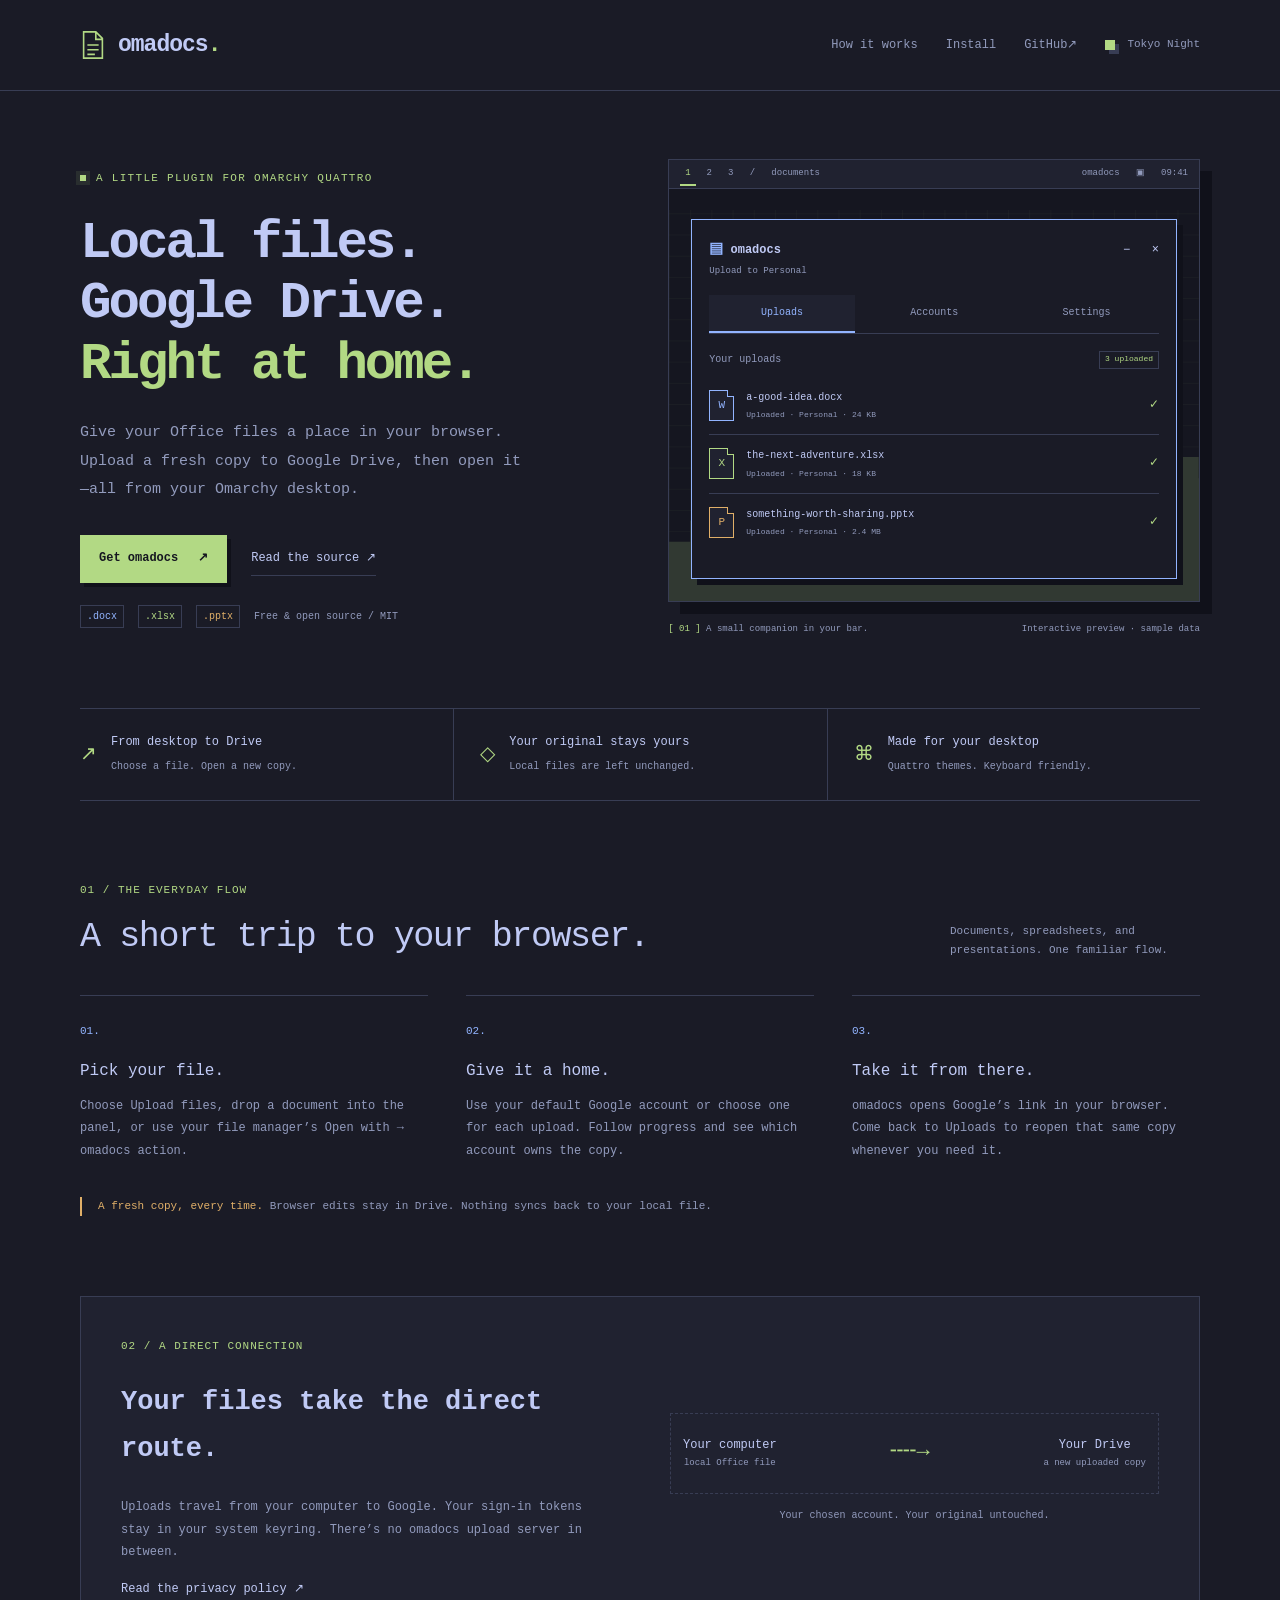
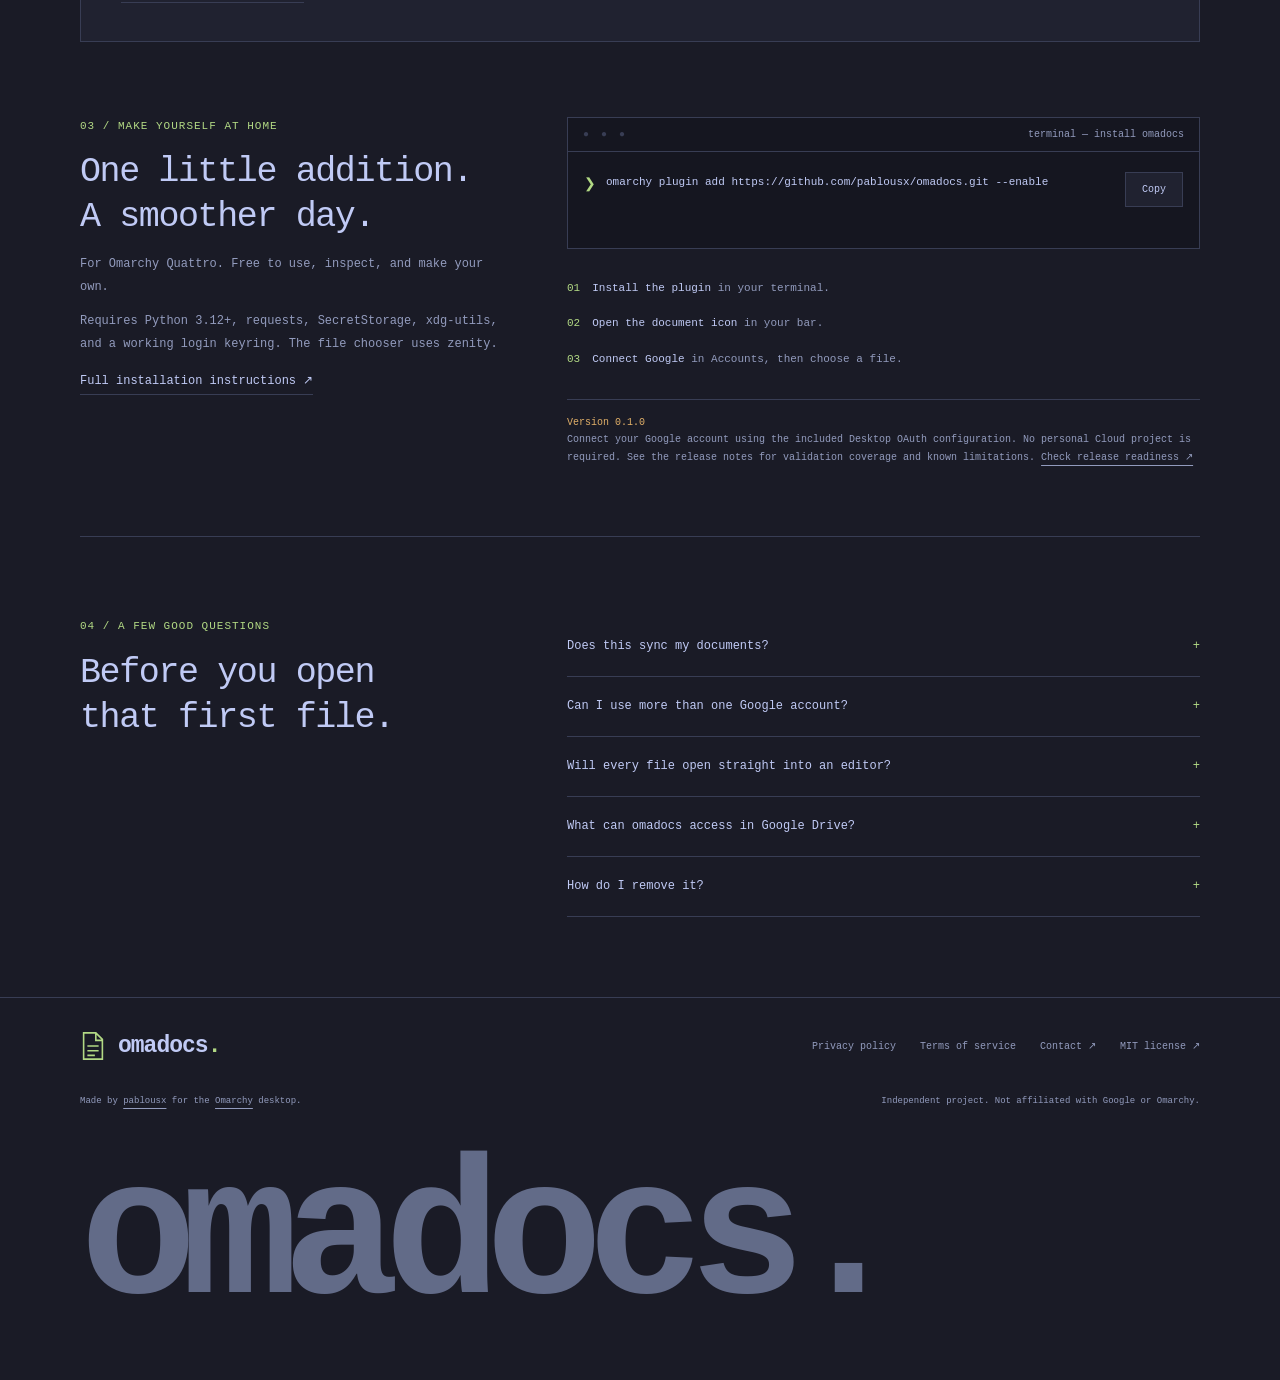
==== site/index.html @ a038daad "Release omadocs 0.1.0 with built-in Google sign-in and polished Quattro UI" ====
<!doctype html>
<html lang="en" data-theme="night">
  <head>
    <meta charset="utf-8" />
    <meta name="viewport" content="width=device-width, initial-scale=1" />
    <meta
      name="description"
      content="Upload a fresh copy of your Office files to Google Drive and open it from your Omarchy desktop. A small, open-source Quattro plugin."
    />
    <meta name="theme-color" content="#1a1b26" />
    <meta name="referrer" content="strict-origin-when-cross-origin" />
    <meta property="og:type" content="website" />
    <meta
      property="og:title"
      content="omadocs — Your Office files, at home in Omarchy"
    />
    <meta
      property="og:description"
      content="Upload a fresh copy of your Office files to Google Drive and open it from your Omarchy desktop. A small, open-source Quattro plugin."
    />
    <meta property="og:site_name" content="omadocs" />
    <title>omadocs — Your Office files, at home in Omarchy</title>
    <link rel="icon" href="assets/favicon.svg" type="image/svg+xml" />
    <link rel="stylesheet" href="assets/site.css" />
    <script src="assets/site.js" defer></script>
  </head>
  <body>
    <a class="skip-link" href="#main">Skip to content</a>
    <header class="site-header">
      <div class="container header-inner">
        <a class="brand" href="index.html" aria-label="omadocs home"
          ><svg viewBox="0 0 26 32" fill="none" aria-hidden="true">
            <path
              d="M3 2h13l7 7v21H3zM16 2v8h7M7 16h12M7 21h12M7 26h8"
              stroke="currentColor"
              stroke-width="1.7"
            /></svg
          ><span>omadocs<span class="accent">.</span></span></a
        >
        <nav class="site-nav" aria-label="Main navigation">
          <a class="desktop-link" href="index.html#how-it-works"
            >How it works</a
          >
          <a href="index.html#install">Install</a>
          <a href="https://github.com/pablousx/omadocs"
            >GitHub <span aria-hidden="true">↗</span></a
          >
          <button
            class="theme-button"
            type="button"
            data-theme-toggle
            hidden
            aria-label="Change color theme"
          >
            <span class="theme-swatch" aria-hidden="true"></span
            ><span data-theme-name>Tokyo Night</span>
          </button>
        </nav>
      </div>
    </header>
    <main id="main" tabindex="-1">
      <div class="container">
        <section class="hero" aria-labelledby="hero-title">
          <div class="hero-grid">
            <div>
              <div class="eyebrow">
                <span class="status-dot" aria-hidden="true"></span> A little
                plugin for Omarchy Quattro
              </div>
              <h1 id="hero-title">
                Local files.<br />Google Drive.<br /><span class="accent"
                  >Right at home.</span
                >
              </h1>
              <p class="hero-copy">
                Give your Office files a place in your browser. Upload a fresh
                copy to Google Drive, then open it—all from your Omarchy
                desktop.
              </p>
              <div class="hero-actions">
                <a class="button" href="#install"
                  >Get omadocs <span aria-hidden="true">↗</span></a
                ><a class="text-link" href="https://github.com/pablousx/omadocs"
                  >Read the source <span aria-hidden="true">↗</span></a
                >
              </div>
              <div class="compat">
                <span class="file-pill">.docx</span
                ><span class="file-pill sheet">.xlsx</span
                ><span class="file-pill slides">.pptx</span
                ><span>Free &amp; open source / MIT</span>
              </div>
            </div>
            <div class="preview">
              <div class="desktop">
                <div class="desktop-bar" aria-hidden="true">
                  <span
                    ><span class="workspace-number">1</span>&nbsp; 2 &nbsp; 3
                    &nbsp; / &nbsp; documents</span
                  ><span>omadocs &nbsp; ▣ &nbsp; 09:41</span>
                </div>
                <svg
                  class="wallpaper"
                  viewBox="0 0 500 450"
                  preserveAspectRatio="xMidYMid slice"
                  aria-hidden="true"
                >
                  <defs>
                    <pattern
                      id="grid"
                      width="20"
                      height="20"
                      patternUnits="userSpaceOnUse"
                    >
                      <path
                        d="M20 0H0v20"
                        fill="none"
                        stroke="currentColor"
                        stroke-width=".4"
                      />
                    </pattern>
                  </defs>
                  <rect width="500" height="450" fill="url(#grid)" />
                  <path
                    d="M0 330h20v-20h20v-20h20v-20h20v-20h20v-20h20v-20h20v-20h20v20h20v20h20v20h20v20h20v20h20v-20h20v-20h20v-20h20v-20h20v-20h20v-20h20v-20h20v20h20v20h20v20h20v20h20v20h20v20h20v20h20v20h40v130H0z"
                    fill="currentColor"
                  />
                </svg>
                <div class="app-window">
                  <div class="app-title">
                    <strong
                      ><span class="window-mark" aria-hidden="true">▤</span>
                      omadocs</strong
                    ><span aria-hidden="true">− &nbsp; ×</span>
                  </div>
                  <p class="account-line">Upload to Personal</p>
                  <div
                    class="demo-tabs"
                    role="tablist"
                    aria-label="Explore the plugin preview"
                  >
                    <button
                      id="tab-uploads"
                      type="button"
                      role="tab"
                      data-demo-tab
                      aria-selected="true"
                      aria-controls="demo-uploads"
                    >
                      Uploads
                    </button>
                    <button
                      id="tab-accounts"
                      type="button"
                      role="tab"
                      data-demo-tab
                      aria-selected="false"
                      aria-controls="demo-accounts"
                      tabindex="-1"
                    >
                      Accounts
                    </button>
                    <button
                      id="tab-settings"
                      type="button"
                      role="tab"
                      data-demo-tab
                      aria-selected="false"
                      aria-controls="demo-settings"
                      tabindex="-1"
                    >
                      Settings
                    </button>
                  </div>
                  <div
                    id="demo-uploads"
                    class="demo-panel"
                    role="tabpanel"
                    aria-labelledby="tab-uploads"
                    tabindex="0"
                  >
                    <div class="demo-heading">
                      <span>Your uploads</span
                      ><span class="tiny-label">3 uploaded</span>
                    </div>
                    <div class="demo-file">
                      <span class="document" aria-hidden="true">W</span>
                      <div class="file-detail">
                        <div class="file-name">a-good-idea.docx</div>
                        <div class="file-state">
                          Uploaded · Personal · 24 KB
                        </div>
                      </div>
                      <span class="file-check" aria-label="Complete">✓</span>
                    </div>
                    <div class="demo-file">
                      <span class="document green" aria-hidden="true">X</span>
                      <div class="file-detail">
                        <div class="file-name">the-next-adventure.xlsx</div>
                        <div class="file-state">
                          Uploaded · Personal · 18 KB
                        </div>
                      </div>
                      <span class="file-check" aria-label="Complete">✓</span>
                    </div>
                    <div class="demo-file">
                      <span class="document orange" aria-hidden="true">P</span>
                      <div class="file-detail">
                        <div class="file-name">
                          something-worth-sharing.pptx
                        </div>
                        <div class="file-state">
                          Uploaded · Personal · 2.4 MB
                        </div>
                      </div>
                      <span class="file-check" aria-label="Complete">✓</span>
                    </div>
                  </div>
                  <div
                    id="demo-accounts"
                    class="demo-panel"
                    role="tabpanel"
                    aria-labelledby="tab-accounts"
                    tabindex="0"
                    hidden
                  >
                    <div class="demo-heading">
                      <span>Your Google accounts</span
                      ><span class="tiny-label">2 connected</span>
                    </div>
                    <div class="demo-account">
                      <div>
                        <strong>Personal</strong><small>you@example.test</small>
                      </div>
                      <span class="tiny-label">Default</span>
                    </div>
                    <div class="demo-account">
                      <div>
                        <strong>Work</strong><small>work@example.test</small>
                      </div>
                      <span class="demo-state">Connected</span>
                    </div>
                    <p class="demo-footnote">
                      One desktop. The right home for each file.
                    </p>
                  </div>
                  <div
                    id="demo-settings"
                    class="demo-panel"
                    role="tabpanel"
                    aria-labelledby="tab-settings"
                    tabindex="0"
                    hidden
                  >
                    <div class="demo-heading"><span>Make it yours</span></div>
                    <div class="demo-setting">
                      <span>Ask which account to use</span
                      ><span class="demo-state">On</span>
                    </div>
                    <div class="demo-setting">
                      <span>File opening</span
                      ><span class="demo-state">Configured</span>
                    </div>
                    <div class="demo-setting">
                      <span>Custom Google setup</span
                      ><span aria-hidden="true">+</span>
                    </div>
                    <p class="demo-footnote">
                      Simple defaults. A little room to customize.
                    </p>
                  </div>
                </div>
              </div>
              <div class="preview-caption">
                <span
                  ><span class="caption-index">[ 01 ]</span> A small companion
                  in your bar.</span
                ><span>Interactive preview · sample data</span>
              </div>
              <noscript
                ><p class="noscript-note">
                  This preview shows Uploads. Enable JavaScript to explore the
                  other tabs.
                </p></noscript
              >
            </div>
          </div>
        </section>
        <div class="principles" aria-label="Product principles">
          <div class="principle">
            <span class="principle-symbol" aria-hidden="true">↗</span>
            <div>
              <strong>From desktop to Drive</strong
              ><small>Choose a file. Open a new copy.</small>
            </div>
          </div>
          <div class="principle">
            <span class="principle-symbol" aria-hidden="true">◇</span>
            <div>
              <strong>Your original stays yours</strong
              ><small>Local files are left unchanged.</small>
            </div>
          </div>
          <div class="principle">
            <span class="principle-symbol" aria-hidden="true">⌘</span>
            <div>
              <strong>Made for your desktop</strong
              ><small>Quattro themes. Keyboard friendly.</small>
            </div>
          </div>
        </div>
        <section class="section" id="how-it-works" aria-labelledby="how-title">
          <div class="section-heading">
            <div>
              <div class="section-number">01 / THE EVERYDAY FLOW</div>
              <h2 id="how-title">A short trip to your browser.</h2>
            </div>
            <p>
              Documents, spreadsheets, and presentations. One familiar flow.
            </p>
          </div>
          <div class="steps">
            <article class="step">
              <span class="step-index">01.</span>
              <h3>Pick your file.</h3>
              <p>
                Choose Upload files, drop a document into the panel, or use your
                file manager’s Open with → omadocs action.
              </p>
            </article>
            <article class="step">
              <span class="step-index">02.</span>
              <h3>Give it a home.</h3>
              <p>
                Use your default Google account or choose one for each upload.
                Follow progress and see which account owns the copy.
              </p>
            </article>
            <article class="step">
              <span class="step-index">03.</span>
              <h3>Take it from there.</h3>
              <p>
                omadocs opens Google’s link in your browser. Come back to
                Uploads to reopen that same copy whenever you need it.
              </p>
            </article>
          </div>
          <p class="copy-note">
            <strong>A fresh copy, every time.</strong> Browser edits stay in
            Drive. Nothing syncs back to your local file.
          </p>
        </section>
        <section class="privacy-band" aria-labelledby="privacy-title">
          <div>
            <div class="section-number">02 / A DIRECT CONNECTION</div>
            <h2 id="privacy-title">Your files take the direct route.</h2>
            <p>
              Uploads travel from your computer to Google. Your sign-in tokens
              stay in your system keyring. There’s no omadocs upload server in
              between.
            </p>
            <a class="text-link" href="privacy.html"
              >Read the privacy policy <span aria-hidden="true">↗</span></a
            >
          </div>
          <div class="data-flow">
            <div class="flow-row">
              <div class="flow-end">
                Your computer<span>local Office file</span>
              </div>
              <span class="flow-arrow" aria-hidden="true">╌╌→</span>
              <div class="flow-end">
                Your Drive<span>a new uploaded copy</span>
              </div>
            </div>
            <div class="flow-caption">
              Your chosen account. Your original untouched.
            </div>
          </div>
        </section>
        <section class="install" id="install" aria-labelledby="install-title">
          <div class="install-grid">
            <div>
              <div class="section-number">03 / MAKE YOURSELF AT HOME</div>
              <h2 id="install-title">
                One little addition.<br />A smoother day.
              </h2>
              <p class="install-copy">
                For Omarchy Quattro. Free to use, inspect, and make your own.
              </p>
              <p class="install-copy">
                Requires Python 3.12+, requests, SecretStorage, xdg-utils, and a
                working login keyring. The file chooser uses zenity.
              </p>
              <a
                class="text-link"
                href="https://github.com/pablousx/omadocs#install"
                >Full installation instructions
                <span aria-hidden="true">↗</span></a
              >
            </div>
            <div>
              <div class="terminal">
                <div class="terminal-title">
                  <span>terminal — install omadocs</span>
                </div>
                <div class="command-row">
                  <span class="prompt" aria-hidden="true">❯</span
                  ><code id="install-command"
                    >omarchy plugin add https://github.com/pablousx/omadocs.git
                    --enable</code
                  ><button
                    class="copy-button"
                    type="button"
                    data-copy="install-command"
                    data-feedback="copy-feedback"
                    aria-label="Copy installation command"
                    hidden
                  >
                    Copy
                  </button>
                </div>
                <p
                  class="copy-feedback"
                  id="copy-feedback"
                  role="status"
                  aria-live="polite"
                ></p>
              </div>
              <ol class="install-steps">
                <li>
                  <span
                    ><strong>Install the plugin</strong> in your terminal.</span
                  >
                </li>
                <li>
                  <span
                    ><strong>Open the document icon</strong> in your bar.</span
                  >
                </li>
                <li>
                  <span
                    ><strong>Connect Google</strong> in Accounts, then choose a
                    file.</span
                  >
                </li>
              </ol>
              <p class="release-note">
                <strong>Version 0.1.0</strong><br />Connect your Google account
                using the included Desktop OAuth configuration. No personal
                Cloud project is required. See the release notes for validation
                coverage and known limitations.
                <a
                  href="https://github.com/pablousx/omadocs/blob/main/README.md#current-readiness"
                  >Check release readiness ↗</a
                >
              </p>
            </div>
          </div>
        </section>
        <section class="section faq" aria-labelledby="faq-title">
          <div class="faq-grid">
            <div>
              <div class="section-number">04 / A FEW GOOD QUESTIONS</div>
              <h2 id="faq-title">Before you open<br />that first file.</h2>
            </div>
            <div class="faq-list">
              <details>
                <summary>Does this sync my documents?</summary>
                <p>
                  No. Every upload creates a separate Drive copy. Your local
                  original stays unchanged, and edits made in Google do not
                  return to it. Use Open in browser from an existing upload to
                  avoid making another copy.
                </p>
              </details>
              <details>
                <summary>Can I use more than one Google account?</summary>
                <p>
                  Yes. Connect personal and work accounts, set a default, or
                  choose an account for each upload. Your browser has its own
                  Google session, so you may need to switch to the account shown
                  as the upload owner.
                </p>
              </details>
              <details>
                <summary>Will every file open straight into an editor?</summary>
                <p>
                  omadocs opens the link returned by Google. Depending on the
                  file and your browser session, Google may show a preview or
                  ask you to choose Open with. Editing availability and
                  formatting are handled by Google.
                </p>
              </details>
              <details>
                <summary>What can omadocs access in Google Drive?</summary>
                <p>
                  It requests Google’s per-file drive.file permission. The
                  plugin creates new files and accesses the files belonging to
                  its own upload operations; it does not scan or list your
                  Drive.
                  <a href="privacy.html#google-access"
                    >Read about Google access.</a
                  >
                </p>
              </details>
              <details>
                <summary>How do I remove it?</summary>
                <p>
                  First run <code>omadocs uninstall</code> to clear local app
                  data and restore file handlers. Then run
                  <code>omarchy plugin remove io.github.pablousx.omadocs</code>.
                  Uploaded Drive files remain yours. See the
                  <a
                    href="https://github.com/pablousx/omadocs/blob/main/docs/uninstall.md"
                    >full removal instructions</a
                  >.
                </p>
              </details>
            </div>
          </div>
        </section>
      </div>
    </main>
    <footer class="site-footer">
      <div class="container">
        <div class="footer-top">
          <a class="brand" href="index.html"
            ><svg viewBox="0 0 26 32" fill="none" aria-hidden="true">
              <path
                d="M3 2h13l7 7v21H3zM16 2v8h7M7 16h12M7 21h12M7 26h8"
                stroke="currentColor"
                stroke-width="1.7"
              /></svg
            ><span>omadocs<span class="accent">.</span></span></a
          >
          <nav class="footer-links" aria-label="Footer navigation">
            <a href="privacy.html">Privacy policy</a>
            <a href="terms.html">Terms of service</a>
            <a href="https://github.com/pablousx/omadocs/issues"
              >Contact <span aria-hidden="true">↗</span></a
            >
            <a href="https://github.com/pablousx/omadocs/blob/main/LICENSE"
              >MIT license <span aria-hidden="true">↗</span></a
            >
          </nav>
        </div>
        <div class="footer-bottom">
          <span
            >Made by <a href="https://github.com/pablousx">pablousx</a> for the
            <a href="https://omarchy.org/">Omarchy</a> desktop.</span
          ><span
            >Independent project. Not affiliated with Google or Omarchy.</span
          >
        </div>
        <div class="footer-wordmark" aria-hidden="true">omadocs.</div>
      </div>
    </footer>
  </body>
</html>
---- site/assets/site.css ----
:root {
  color-scheme: dark;
  --bg: #1a1b26;
  --surface: #202230;
  --deep: #151620;
  --text: #c0caf5;
  --muted: #929bbd;
  --line: #383d54;
  --accent: #b2d984;
  --blue: #92b4ff;
  --orange: #e0af68;
  --purple: #bb9af7;
  --shadow: #10111a;
  --display: #626b88;
  --font:
    "JetBrains Mono", "SFMono-Regular", Consolas, "Liberation Mono", monospace;
}
:root[data-theme="forest"] {
  --bg: #272e29;
  --surface: #303a32;
  --deep: #202722;
  --text: #e2dfca;
  --muted: #b1baaa;
  --line: #4a584a;
  --accent: #b5ce94;
  --blue: #a6c8ce;
  --orange: #e6bf89;
  --purple: #d3b5c9;
  --shadow: #19201c;
  --display: #798775;
}
* {
  box-sizing: border-box;
}
html {
  scroll-behavior: smooth;
  scroll-padding-top: 30px;
}
body {
  margin: 0;
  background: var(--bg);
  color: var(--text);
  font: 14px/1.75 var(--font);
  -webkit-font-smoothing: antialiased;
}
a {
  color: inherit;
  text-underline-offset: 5px;
}
button {
  font: inherit;
}
button,
a {
  -webkit-tap-highlight-color: transparent;
}
button {
  cursor: pointer;
}
a,
button,
summary {
  touch-action: manipulation;
}
button:focus-visible,
a:focus-visible,
summary:focus-visible {
  outline: 2px solid var(--accent);
  outline-offset: 5px;
}
::selection {
  background: var(--accent);
  color: var(--deep);
}
[hidden] {
  display: none !important;
}
.container {
  max-width: 1184px;
  margin: auto;
  padding: 0 32px;
}
.skip-link {
  position: fixed;
  top: 8px;
  left: 8px;
  transform: translateY(-150%);
  z-index: 10;
  background: var(--accent);
  color: var(--deep);
  padding: 10px;
}
.skip-link:focus {
  transform: translateY(0);
}
.site-header {
  border-bottom: 1px solid var(--line);
}
.header-inner {
  display: flex;
  align-items: center;
  justify-content: space-between;
  min-height: 90px;
  gap: 24px;
}
.brand {
  display: inline-flex;
  align-items: center;
  gap: 12px;
  font-weight: 700;
  font-size: 23px;
  letter-spacing: -1px;
  text-decoration: none;
}
.brand svg {
  width: 26px;
  height: 30px;
  color: var(--accent);
}
.site-nav {
  display: flex;
  gap: 28px;
  align-items: center;
}
.site-nav a {
  display: inline-flex;
  align-items: center;
  min-height: 44px;
  font-size: 12px;
  text-decoration: none;
  color: var(--muted);
}
.site-nav a:hover,
.site-nav a[aria-current="page"] {
  color: var(--accent);
}
.theme-button {
  display: flex;
  gap: 8px;
  align-items: center;
  min-height: 44px;
  border: 0;
  background: none;
  color: var(--muted);
  padding: 8px 0;
  font-size: 11px;
}
.theme-swatch {
  width: 10px;
  height: 10px;
  background: var(--accent);
  box-shadow: 4px 4px 0 var(--line);
  margin-right: 4px;
}
.eyebrow {
  display: flex;
  align-items: center;
  gap: 10px;
  color: var(--accent);
  font-size: 11px;
  letter-spacing: 1.3px;
  text-transform: uppercase;
}
.status-dot {
  width: 6px;
  height: 6px;
  background: var(--accent);
  box-shadow: 0 0 0 4px color-mix(in srgb, var(--accent) 10%, transparent);
}
.hero {
  padding: 68px 0 70px;
  position: relative;
}
.hero-grid {
  display: grid;
  grid-template-columns: 1.02fr 1fr;
  gap: 46px;
  align-items: center;
}
.hero h1 {
  font-size: clamp(38px, 4.1vw, 58px);
  line-height: 1.15;
  font-weight: 600;
  letter-spacing: -3px;
  margin: 25px 0;
}
.accent {
  color: var(--accent);
}
.hero-copy {
  font-size: 15px;
  max-width: 450px;
  color: var(--muted);
  line-height: 1.9;
}
.hero-actions {
  display: flex;
  gap: 24px;
  align-items: center;
  margin: 30px 0 22px;
  flex-wrap: wrap;
}
.button {
  display: inline-flex;
  align-items: center;
  justify-content: center;
  gap: 20px;
  min-height: 48px;
  padding: 11px 18px;
  background: var(--accent);
  border: 1px solid var(--accent);
  color: var(--deep);
  font-weight: 700;
  font-size: 12px;
  text-decoration: none;
  box-shadow: 4px 4px 0 var(--shadow);
  transition:
    transform 0.15s,
    box-shadow 0.15s;
}
.button:hover {
  transform: translate(-2px, -2px);
  box-shadow: 6px 6px 0 var(--shadow);
}
.text-link {
  font-size: 12px;
  text-decoration: none;
  border-bottom: 1px solid var(--line);
  padding: 6px 0;
}
.text-link:hover {
  color: var(--accent);
}
.compat {
  display: flex;
  gap: 14px;
  align-items: center;
  flex-wrap: wrap;
  font-size: 10px;
  color: var(--muted);
}
.file-pill {
  padding: 2px 6px;
  border: 1px solid var(--line);
  color: var(--blue);
}
.file-pill.sheet {
  color: var(--accent);
}
.file-pill.slides {
  color: var(--orange);
}
.preview {
  min-width: 0;
}
.desktop {
  position: relative;
  border: 1px solid var(--line);
  box-shadow: 12px 12px 0 var(--shadow);
  min-height: 434px;
  background: var(--deep);
  overflow: hidden;
}
.desktop-bar {
  height: 29px;
  display: flex;
  align-items: center;
  justify-content: space-between;
  background: var(--surface);
  border-bottom: 1px solid var(--line);
  font-size: 9px;
  padding: 0 11px;
  color: var(--muted);
  position: relative;
  z-index: 1;
}
.workspace-number {
  color: var(--accent);
  border-bottom: 2px solid var(--accent);
  padding: 6px 5px;
}
.wallpaper {
  position: absolute;
  inset: 50px 0 0;
  width: 100%;
  height: 100%;
  opacity: 0.18;
  color: var(--accent);
}
.app-window {
  position: relative;
  margin: 30px 22px 22px;
  background: var(--bg);
  border: 1px solid var(--blue);
  box-shadow: 6px 6px 0 var(--shadow);
  min-height: 326px;
  padding: 17px;
}
.app-title {
  display: flex;
  align-items: center;
  justify-content: space-between;
  font-size: 12px;
}
.app-title .window-mark {
  color: var(--blue);
  font-size: 15px;
}
.account-line {
  color: var(--muted);
  font-size: 9px;
  margin: 1px 0 15px;
}
.demo-tabs {
  display: flex;
  border-bottom: 1px solid var(--line);
  margin-bottom: 17px;
  gap: 7px;
}
.demo-tabs button {
  background: none;
  border: 0;
  border-bottom: 2px solid transparent;
  padding: 7px 8px;
  color: var(--muted);
  font-size: 10px;
  flex: 1;
  min-height: 38px;
}
.demo-tabs button[aria-selected="true"] {
  color: var(--blue);
  border-color: var(--blue);
  background: var(--surface);
}
.demo-panel {
  height: 210px;
  font-size: 10px;
}
.demo-heading {
  display: flex;
  justify-content: space-between;
  font-size: 10px;
  color: var(--muted);
  margin-bottom: 8px;
}
.tiny-label {
  font-size: 8px;
  color: var(--accent);
  border: 1px solid var(--line);
  padding: 0 5px;
}
.demo-file {
  display: flex;
  align-items: center;
  gap: 12px;
  padding: 12px 0;
  border-bottom: 1px solid var(--line);
}
.demo-file:last-child {
  border: 0;
}
.document {
  width: 25px;
  height: 31px;
  flex-shrink: 0;
  border: 1px solid currentColor;
  position: relative;
  display: grid;
  place-items: center;
  font-size: 11px;
  color: var(--blue);
  background: var(--surface);
}
.document:after {
  content: "";
  position: absolute;
  top: -1px;
  right: -1px;
  width: 6px;
  height: 6px;
  background: var(--bg);
  border-left: 1px solid currentColor;
  border-bottom: 1px solid currentColor;
}
.document.green {
  color: var(--accent);
}
.document.orange {
  color: var(--orange);
}
.file-detail {
  flex: 1;
  min-width: 0;
}
.file-name {
  overflow: hidden;
  text-overflow: ellipsis;
  white-space: nowrap;
  font-size: 10px;
}
.file-state {
  font-size: 8px;
  color: var(--muted);
  margin-top: 2px;
}
.file-check {
  color: var(--accent);
  font-size: 12px;
}
.preview-caption {
  display: flex;
  justify-content: space-between;
  margin-top: 20px;
  color: var(--muted);
  font-size: 9px;
  gap: 12px;
}
.caption-index {
  color: var(--accent);
}
.demo-account {
  display: flex;
  justify-content: space-between;
  align-items: center;
  padding: 15px 0;
  border-bottom: 1px solid var(--line);
}
.demo-account strong {
  display: block;
  font-size: 11px;
  font-weight: 400;
}
.demo-account small {
  color: var(--muted);
  font-size: 9px;
}
.demo-setting {
  display: flex;
  align-items: center;
  justify-content: space-between;
  padding: 12px 0;
  border-bottom: 1px solid var(--line);
}
.demo-state {
  color: var(--accent);
}
.demo-footnote {
  color: var(--muted);
  font-size: 9px;
  margin-top: 14px;
}
.principles {
  display: grid;
  grid-template-columns: repeat(3, 1fr);
  border-top: 1px solid var(--line);
  border-bottom: 1px solid var(--line);
}
.principle {
  display: flex;
  gap: 14px;
  align-items: center;
  padding: 23px 26px;
}
.principle:first-child {
  padding-left: 0;
}
.principle + .principle {
  border-left: 1px solid var(--line);
}
.principle-symbol {
  color: var(--accent);
  font-size: 20px;
}
.principle strong {
  display: block;
  font-size: 12px;
  font-weight: 500;
}
.principle small {
  font-size: 10px;
  color: var(--muted);
}
.section {
  padding: 80px 0;
}
.section-heading {
  display: flex;
  gap: 25px;
  justify-content: space-between;
  align-items: end;
  margin-bottom: 35px;
}
.section-number {
  color: var(--accent);
  font-size: 11px;
  letter-spacing: 1px;
  margin-bottom: 14px;
}
.section h2,
.install h2 {
  font-size: clamp(25px, 3vw, 35px);
  line-height: 1.3;
  letter-spacing: -1.4px;
  font-weight: 500;
  margin: 0;
}
.section-heading > p {
  font-size: 11px;
  color: var(--muted);
  max-width: 250px;
  margin: 0;
}
.steps {
  display: grid;
  grid-template-columns: repeat(3, 1fr);
  gap: 38px;
}
.step {
  border-top: 1px solid var(--line);
  padding-top: 22px;
}
.step-index {
  color: var(--blue);
  font-size: 11px;
}
.step h3 {
  font-size: 16px;
  font-weight: 500;
  margin: 14px 0 10px;
}
.step p {
  font-size: 12px;
  color: var(--muted);
  margin: 0;
  line-height: 1.9;
}
.copy-note {
  border-left: 2px solid var(--orange);
  padding-left: 16px;
  margin: 34px 0 0;
  color: var(--muted);
  font-size: 11px;
}
.copy-note strong {
  color: var(--orange);
  font-weight: 400;
}
.privacy-band {
  display: grid;
  grid-template-columns: 1fr 1fr;
  gap: 60px;
  background: var(--surface);
  border: 1px solid var(--line);
  padding: 40px;
}
.privacy-band h2 {
  font-size: 27px;
}
.privacy-band p {
  font-size: 12px;
  color: var(--muted);
  line-height: 1.9;
}
.data-flow {
  align-self: center;
}
.flow-row {
  display: flex;
  align-items: center;
  justify-content: space-between;
  gap: 14px;
  padding: 20px 12px;
  border: 1px dashed var(--line);
}
.flow-end {
  font-size: 12px;
  text-align: center;
}
.flow-end span {
  display: block;
  color: var(--muted);
  font-size: 9px;
}
.flow-arrow {
  color: var(--accent);
  font-size: 22px;
  flex: 1;
  text-align: center;
}
.flow-caption {
  text-align: center;
  font-size: 10px;
  color: var(--muted);
  margin-top: 13px;
}
.install {
  padding: 75px 0 60px;
}
.install-grid {
  display: grid;
  grid-template-columns: 0.8fr 1.2fr;
  gap: 65px;
}
.install-copy {
  font-size: 12px;
  color: var(--muted);
  line-height: 1.9;
}
.terminal {
  border: 1px solid var(--line);
  background: var(--deep);
  align-self: start;
}
.terminal-title {
  display: flex;
  align-items: center;
  justify-content: space-between;
  color: var(--muted);
  font-size: 10px;
  border-bottom: 1px solid var(--line);
  padding: 8px 15px;
}
.terminal-title:before {
  content: "● ● ●";
  color: var(--line);
  letter-spacing: 3px;
}
.command-row {
  display: flex;
  gap: 10px;
  align-items: start;
  padding: 20px 16px;
}
.command-row .prompt {
  color: var(--accent);
}
.command-row code {
  font: 11px/1.9 var(--font);
  overflow-wrap: anywhere;
  flex: 1;
  user-select: all;
}
.copy-button {
  background: var(--surface);
  border: 1px solid var(--line);
  color: var(--text);
  min-width: 58px;
  min-height: 35px;
  font-size: 10px;
}
.copy-button:hover {
  border-color: var(--accent);
}
.copy-feedback {
  min-height: 21px;
  color: var(--accent);
  font-size: 10px;
  padding: 0 16px 9px;
  margin: 0;
}
.install-steps {
  counter-reset: setup;
  padding: 0;
  list-style: none;
  margin: 22px 0;
}
.install-steps li {
  counter-increment: setup;
  font-size: 11px;
  color: var(--muted);
  padding: 8px 0;
  display: flex;
  gap: 12px;
}
.install-steps li:before {
  content: "0" counter(setup);
  color: var(--accent);
}
.install-steps strong {
  color: var(--text);
  font-weight: 500;
}
.release-note {
  font-size: 10px;
  color: var(--muted);
  border-top: 1px solid var(--line);
  padding-top: 14px;
}
.release-note strong {
  color: var(--orange);
  font-weight: 400;
}
.faq {
  border-top: 1px solid var(--line);
}
.faq-grid {
  display: grid;
  grid-template-columns: 0.8fr 1.2fr;
  gap: 65px;
}
.faq-list details {
  border-bottom: 1px solid var(--line);
}
.faq-list summary {
  list-style: none;
  padding: 19px 25px 19px 0;
  font-size: 12px;
  cursor: pointer;
  position: relative;
}
.faq-list summary:after {
  content: "+";
  position: absolute;
  right: 0;
  color: var(--accent);
}
.faq-list details[open] summary:after {
  content: "−";
}
.faq-list summary::-webkit-details-marker {
  display: none;
}
.faq-list details p {
  font-size: 12px;
  color: var(--muted);
  margin: 0 0 20px;
  line-height: 1.9;
}
.site-footer {
  border-top: 1px solid var(--line);
  padding: 28px 0 22px;
}
.footer-top {
  display: flex;
  align-items: center;
  justify-content: space-between;
  gap: 25px;
}
.footer-links {
  display: flex;
  gap: 24px;
  flex-wrap: wrap;
  font-size: 10px;
  color: var(--muted);
}
.footer-links a {
  text-decoration: none;
}
.footer-links a:hover {
  color: var(--accent);
}
.footer-bottom {
  display: flex;
  justify-content: space-between;
  gap: 20px;
  color: var(--muted);
  font-size: 9px;
  margin-top: 27px;
}
.footer-wordmark {
  font-size: clamp(70px, 16.5vw, 195px);
  font-weight: 700;
  letter-spacing: -0.08em;
  line-height: 1.2;
  overflow: hidden;
  color: var(--display);
  margin: 15px 0 0;
  user-select: none;
}
.legal-hero {
  padding: 61px 0 40px;
  border-bottom: 1px solid var(--line);
}
.breadcrumb {
  font-size: 10px;
  color: var(--muted);
  margin-bottom: 28px;
}
.breadcrumb a {
  text-decoration: none;
}
.legal-hero h1 {
  font-size: clamp(32px, 5vw, 56px);
  font-weight: 500;
  line-height: 1.2;
  letter-spacing: -2px;
  margin: 17px 0 20px;
}
.legal-hero .lede {
  max-width: 730px;
  color: var(--muted);
  font-size: 14px;
  line-height: 1.9;
}
.legal-date {
  font-size: 10px;
  color: var(--muted);
  margin-top: 26px;
}
.legal-layout {
  display: grid;
  grid-template-columns: 225px minmax(0, 1fr);
  gap: 70px;
  padding: 45px 0 80px;
  align-items: start;
}
.legal-nav {
  position: sticky;
  top: 25px;
}
.legal-nav p {
  color: var(--accent);
  font-size: 10px;
  text-transform: uppercase;
  letter-spacing: 1px;
}
.legal-nav a {
  display: block;
  padding: 7px 0;
  font-size: 11px;
  color: var(--muted);
  text-decoration: none;
}
.legal-nav a:hover {
  color: var(--accent);
}
.legal-body {
  max-width: 750px;
}
.legal-body section {
  margin-bottom: 38px;
  scroll-margin-top: 30px;
}
.legal-body h2 {
  font-size: 19px;
  font-weight: 500;
  letter-spacing: -0.5px;
  margin: 0 0 15px;
}
.legal-body h2 .index {
  color: var(--accent);
  font-size: 11px;
  margin-right: 10px;
}
.legal-body p,
.legal-body li {
  color: var(--muted);
  font-size: 14px;
  line-height: 1.95;
}
.legal-body ul {
  padding-left: 20px;
}
.legal-body li {
  margin: 9px 0;
}
.legal-body strong {
  color: var(--text);
  font-weight: 500;
}
.legal-body a {
  color: var(--text);
}
.legal-callout {
  padding: 20px 23px;
  border: 1px solid var(--line);
  border-left: 2px solid var(--accent);
  background: var(--surface);
  margin: 0 0 34px;
}
.legal-callout p {
  margin: 0;
}
.legal-table {
  width: 100%;
  border-collapse: collapse;
  font-size: 11px;
  line-height: 1.8;
  margin: 20px 0;
}
.legal-table th {
  text-align: left;
  color: var(--text);
  font-weight: 500;
  background: var(--surface);
}
.legal-table th,
.legal-table td {
  padding: 13px 12px;
  border: 1px solid var(--line);
  vertical-align: top;
}
.legal-table td {
  color: var(--muted);
}
.legal-table td:first-child {
  color: var(--text);
  width: 30%;
}
.legal-body code {
  font: 11px var(--font);
  overflow-wrap: anywhere;
  color: var(--text);
}
.legal-end {
  border-top: 1px solid var(--line);
  padding-top: 25px;
  display: flex;
  justify-content: space-between;
  gap: 20px;
  font-size: 11px;
}
.noscript-note {
  color: var(--muted);
  font-size: 10px;
}
@media (min-width: 1500px) {
  .hero {
    padding-top: 95px;
    padding-bottom: 95px;
  }
}
@media (max-width: 950px) {
  .hero-grid {
    gap: 25px;
  }
  .hero h1 {
    font-size: 43px;
  }
  .app-window {
    margin: 28px 12px 18px;
    padding: 12px;
  }
  .desktop {
    min-height: 420px;
  }
  .privacy-band {
    gap: 30px;
    padding: 30px;
  }
  .site-nav {
    gap: 20px;
  }
  .theme-button span:last-child {
    display: none;
  }
  .install-grid,
  .faq-grid {
    gap: 35px;
  }
  .legal-layout {
    gap: 35px;
    grid-template-columns: 180px minmax(0, 1fr);
  }
}
@media (max-width: 720px) {
  .container {
    padding: 0 22px;
  }
  .header-inner {
    min-height: 76px;
    gap: 15px;
  }
  .brand {
    font-size: 20px;
    gap: 8px;
  }
  .brand svg {
    width: 22px;
  }
  .site-nav {
    gap: 18px;
  }
  .site-nav a {
    font-size: 11px;
  }
  .site-nav .desktop-link {
    display: none;
  }
  .theme-button {
    padding: 5px;
  }
  .hero {
    padding: 42px 0;
  }
  .hero-grid {
    grid-template-columns: 1fr;
    gap: 40px;
  }
  .hero h1 {
    font-size: clamp(38px, 8.2vw, 58px);
    letter-spacing: -2px;
    max-width: 600px;
  }
  .hero-copy {
    max-width: 550px;
    font-size: 14px;
  }
  .hero-actions {
    margin-top: 24px;
  }
  .preview {
    max-width: 560px;
    width: 100%;
    margin: auto;
  }
  .desktop {
    min-height: 400px;
  }
  .app-window {
    margin: 25px 25px 20px;
    padding: 18px;
  }
  .preview-caption {
    font-size: 8px;
  }
  .principles {
    grid-template-columns: 1fr;
  }
  .principle,
  .principle:first-child {
    padding: 17px 0;
  }
  .principle + .principle {
    border-left: 0;
    border-top: 1px solid var(--line);
  }
  .principle strong {
    font-size: 12px;
  }
  .principle small {
    font-size: 10px;
  }
  .section {
    padding: 49px 0;
  }
  .section-heading {
    display: block;
    margin-bottom: 27px;
  }
  .section-heading > p {
    margin-top: 15px;
    max-width: 100%;
  }
  .steps {
    grid-template-columns: 1fr;
    gap: 25px;
  }
  .step {
    display: grid;
    grid-template-columns: 33px 1fr;
    column-gap: 10px;
  }
  .step-index {
    grid-row: 1/3;
    padding-top: 3px;
  }
  .step h3 {
    margin: 0 0 8px;
  }
  .step p {
    grid-column: 2;
  }
  .privacy-band {
    grid-template-columns: 1fr;
    padding: 25px;
    gap: 18px;
  }
  .privacy-band h2 {
    font-size: 26px;
  }
  .install {
    padding: 50px 0 40px;
  }
  .install-grid,
  .faq-grid {
    grid-template-columns: 1fr;
    gap: 24px;
  }
  .faq-list summary {
    font-size: 11px;
  }
  .footer-top {
    align-items: start;
    flex-direction: column;
    gap: 18px;
  }
  .footer-links {
    gap: 20px;
  }
  .footer-bottom {
    flex-direction: column;
    gap: 7px;
    margin-top: 22px;
  }
  .footer-wordmark {
    margin-top: 24px;
  }
  .legal-hero {
    padding: 38px 0 30px;
  }
  .legal-hero .lede {
    font-size: 12px;
  }
  .legal-layout {
    display: block;
    padding-top: 23px;
  }
  .legal-nav {
    position: static;
    border-bottom: 1px solid var(--line);
    margin-bottom: 32px;
    padding-bottom: 17px;
    display: flex;
    gap: 5px 20px;
    flex-wrap: wrap;
  }
  .legal-nav p {
    width: 100%;
    margin: 0 0 5px;
  }
  .legal-nav a {
    font-size: 10px;
    padding: 3px 0;
  }
  .legal-body h2 {
    font-size: 17px;
  }
  .legal-table th,
  .legal-table td {
    padding: 9px 8px;
    font-size: 10px;
  }
  .legal-end {
    flex-wrap: wrap;
  }
  .command-row {
    padding: 16px 12px;
    gap: 8px;
  }
  .command-row code {
    font-size: 10px;
  }
  .copy-button {
    min-width: 48px;
  }
  .install-steps li {
    font-size: 10px;
  }
}
@media (prefers-reduced-motion: reduce) {
  html {
    scroll-behavior: auto;
  }
  *,
  *:before,
  *:after {
    animation: none !important;
    transition: none !important;
  }
}
@media print {
  body {
    background: white;
    color: black;
  }
  .site-header,
  .site-footer,
  .legal-nav,
  .theme-button,
  .skip-link {
    display: none;
  }
  .legal-layout {
    display: block;
    padding: 20px 0;
  }
  .legal-hero {
    padding: 0 0 20px;
  }
  .legal-body p,
  .legal-body li,
  .legal-hero .lede,
  .legal-date {
    color: #222;
  }
  .legal-body a,
  .legal-body strong,
  .legal-body h2 .index {
    color: black;
  }
  .legal-callout,
  .legal-table th {
    background: #eee;
  }
  .legal-table th,
  .legal-table td {
    color: black;
    border-color: #aaa;
  }
  .legal-body section {
    break-inside: avoid;
  }
  a[href^="http"]:after {
    content: " (" attr(href) ")";
    font-size: 9px;
    overflow-wrap: anywhere;
  }
  .container {
    padding: 0;
  }
  .legal-body {
    max-width: none;
  }
}
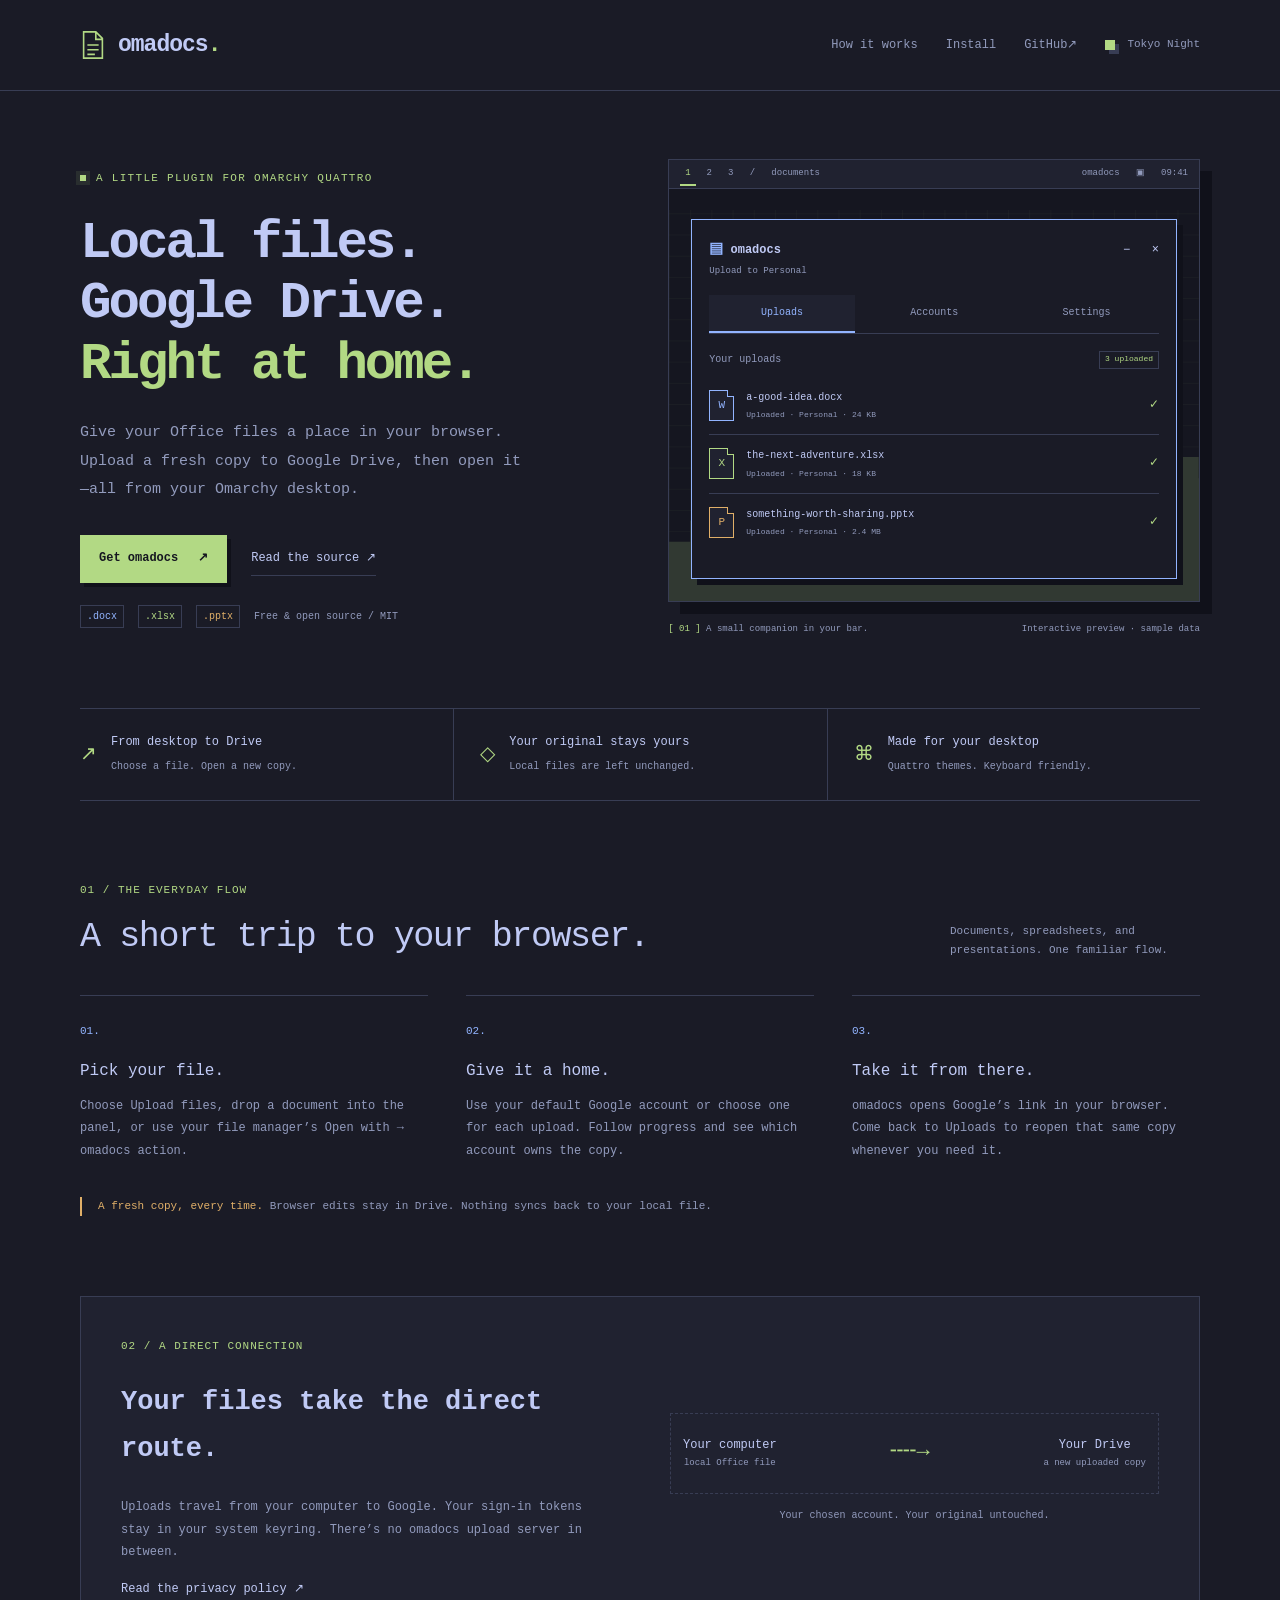
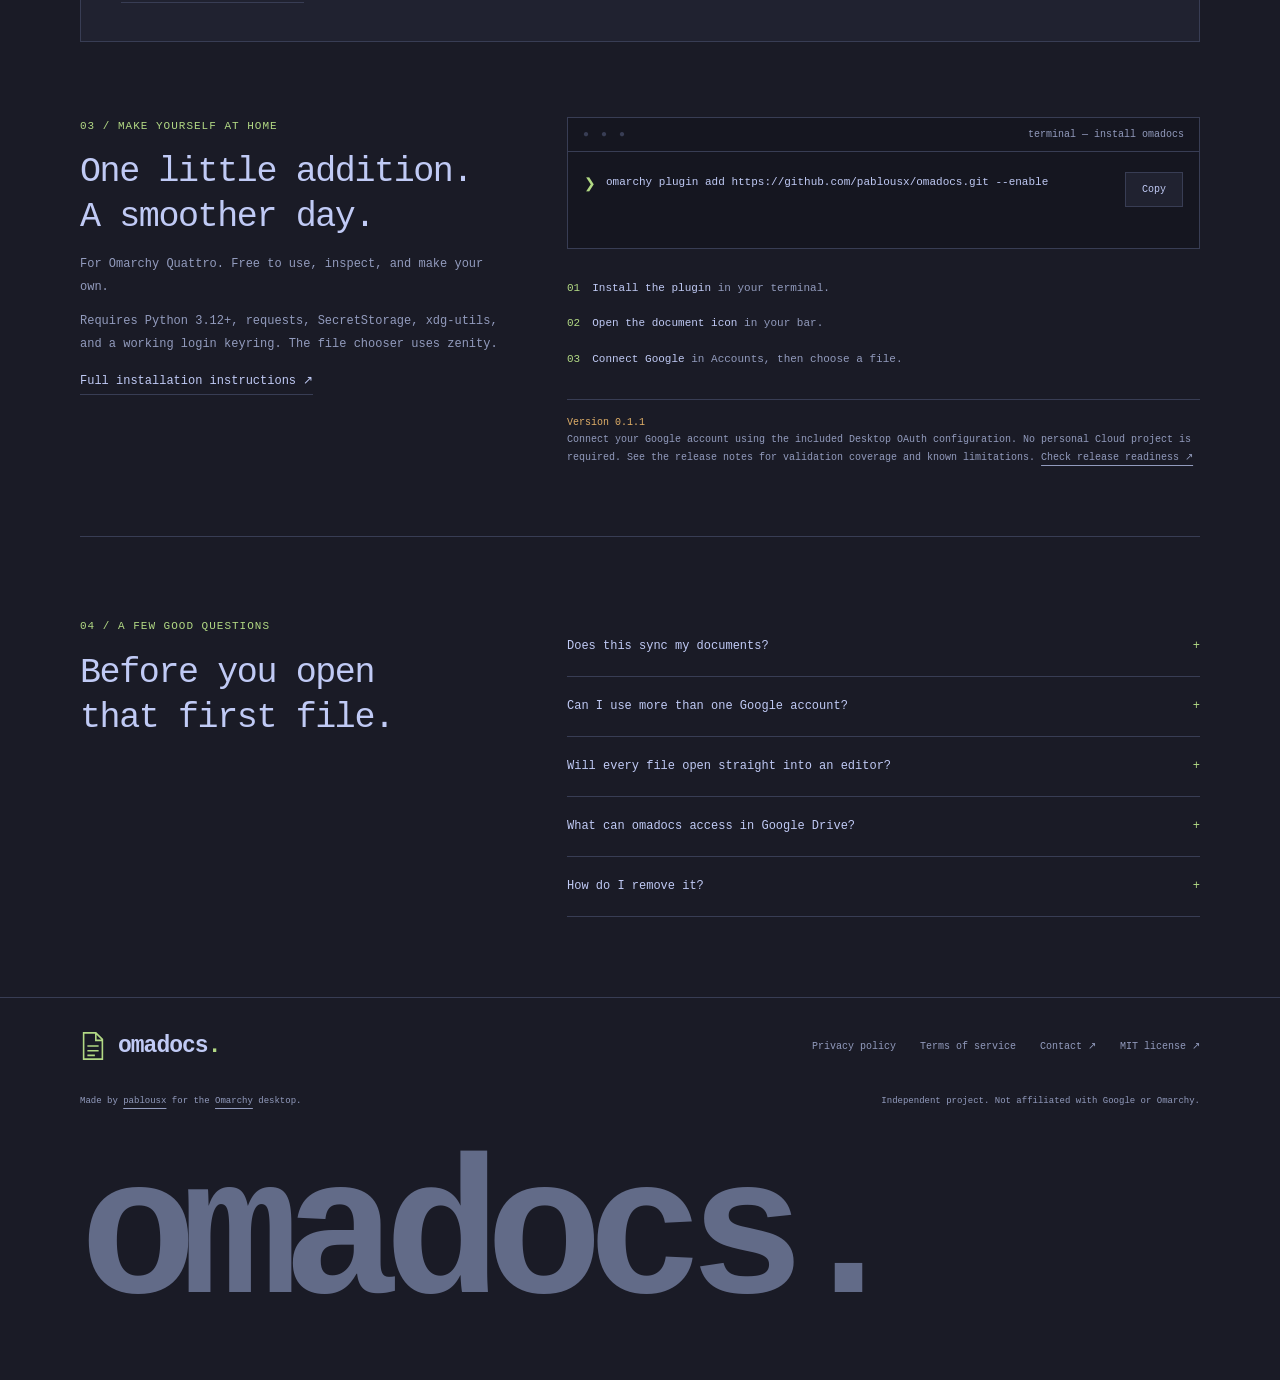
==== commit e8b9a91f: "Refresh native panel styling for 0.1.1" ====
--- a/site/index.html
+++ b/site/index.html
@@ -19,6 +19,8 @@
       content="Upload a fresh copy of your Office files to Google Drive and open it from your Omarchy desktop. A small, open-source Quattro plugin."
     />
     <meta property="og:site_name" content="omadocs" />
+    <meta property="og:url" content="https://pablousx.github.io/omadocs/" />
+    <link rel="canonical" href="https://pablousx.github.io/omadocs/" />
     <title>omadocs — Your Office files, at home in Omarchy</title>
     <link rel="icon" href="assets/favicon.svg" type="image/svg+xml" />
     <link rel="stylesheet" href="assets/site.css" />
@@ -446,7 +448,7 @@
                 </li>
               </ol>
               <p class="release-note">
-                <strong>Version 0.1.0</strong><br />Connect your Google account
+                <strong>Version 0.1.1</strong><br />Connect your Google account
                 using the included Desktop OAuth configuration. No personal
                 Cloud project is required. See the release notes for validation
                 coverage and known limitations.
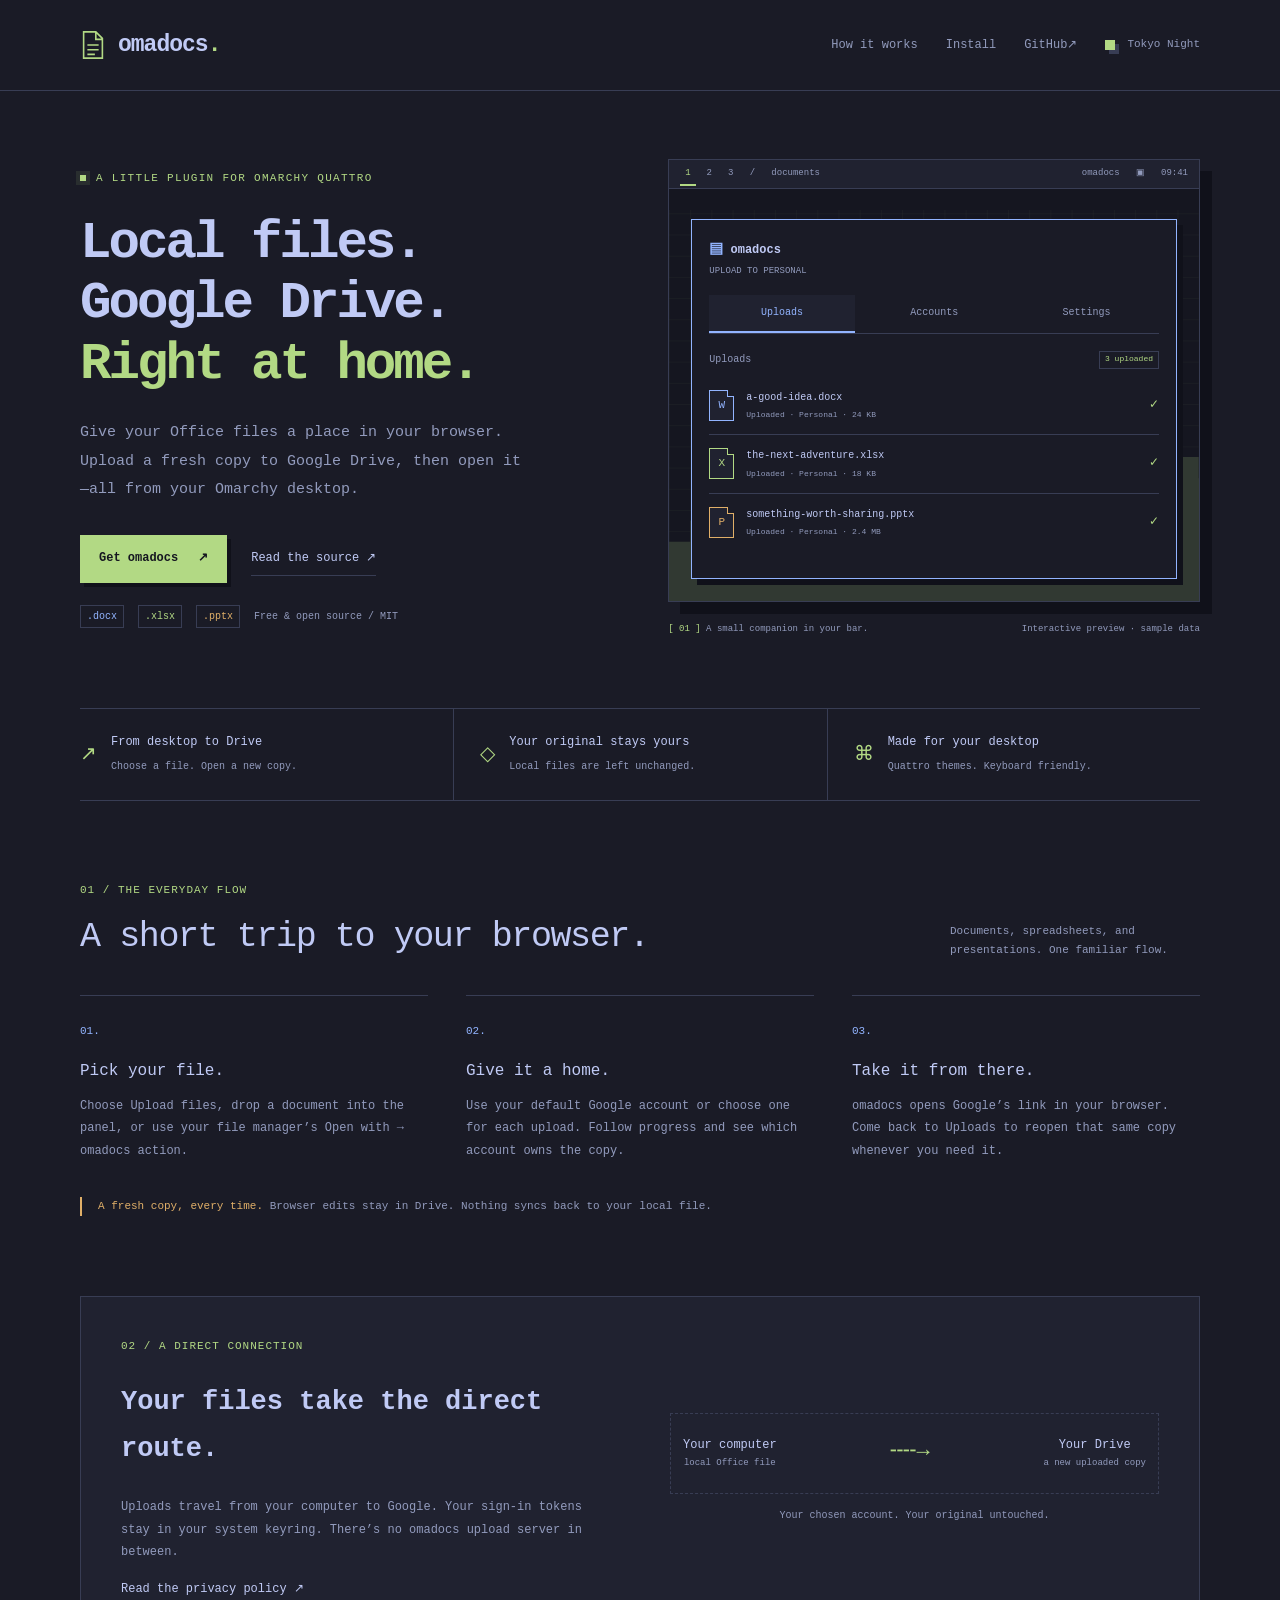
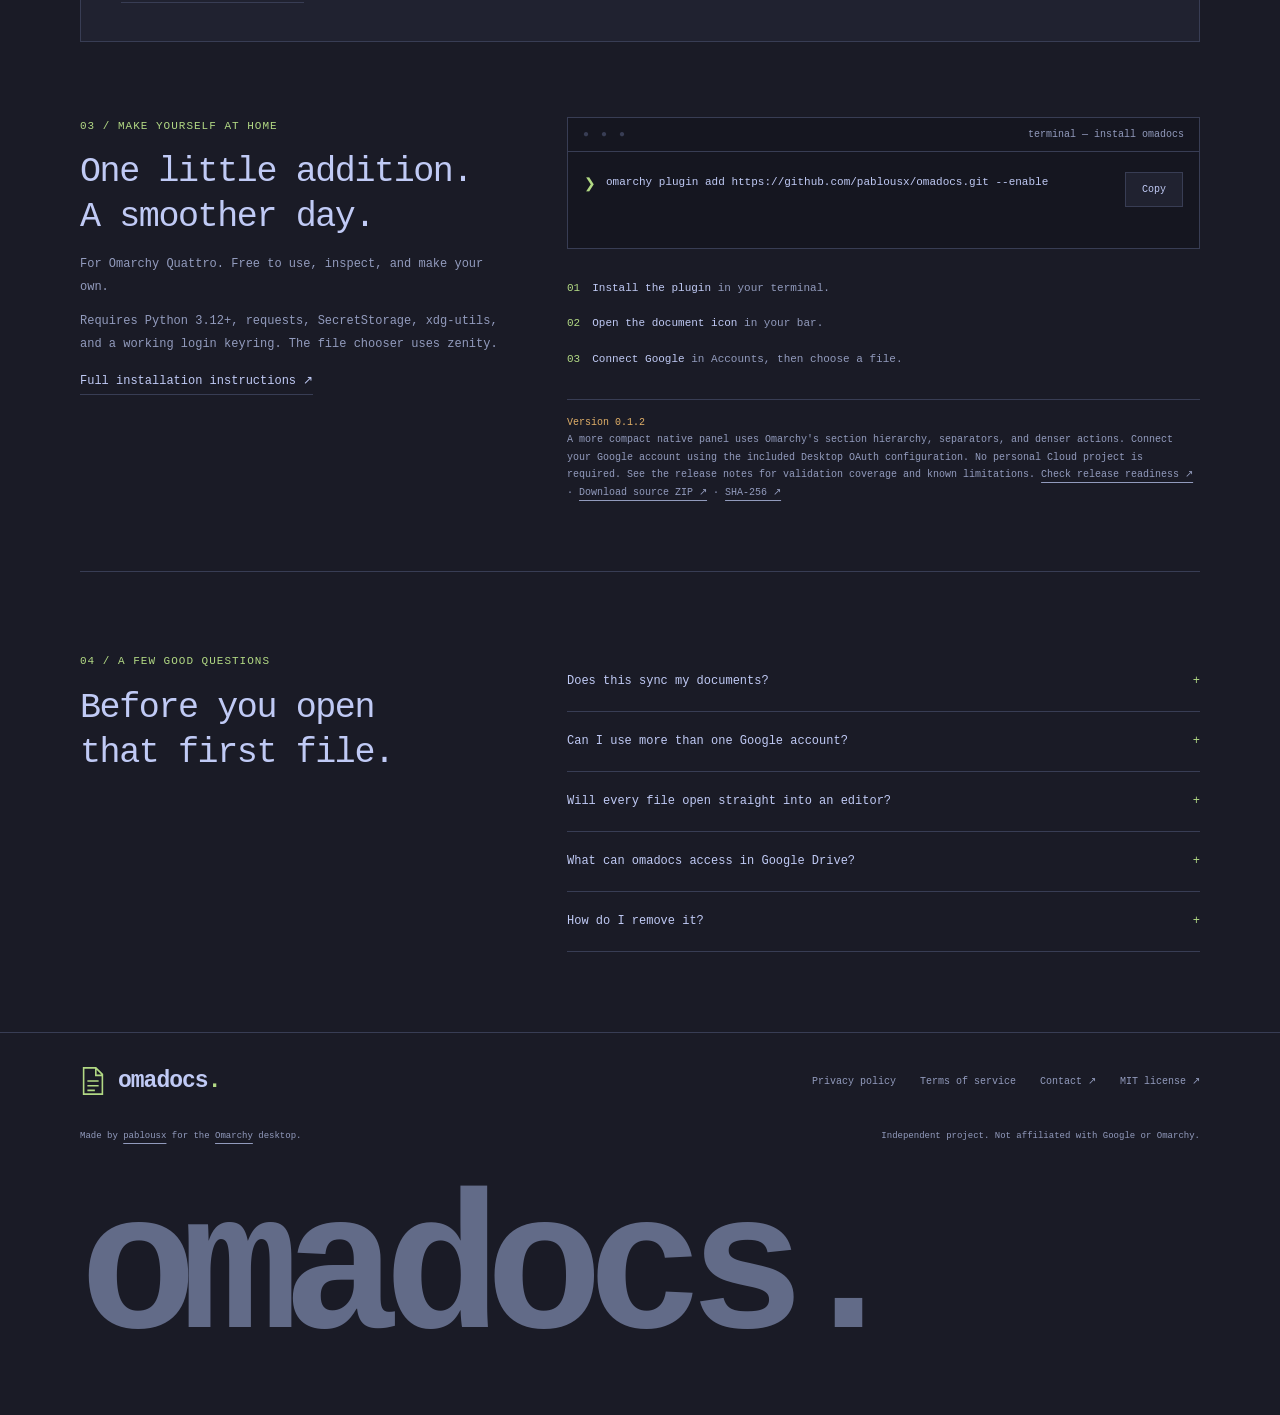
==== commit 70e518e5: "Prepare omadocs 0.1.2 panel release" ====
--- a/site/index.html
+++ b/site/index.html
@@ -133,9 +133,9 @@
                     <strong
                       ><span class="window-mark" aria-hidden="true">▤</span>
                       omadocs</strong
-                    ><span aria-hidden="true">− &nbsp; ×</span>
+                    >
                   </div>
-                  <p class="account-line">Upload to Personal</p>
+                  <p class="account-line">UPLOAD TO PERSONAL</p>
                   <div
                     class="demo-tabs"
                     role="tablist"
@@ -182,7 +182,7 @@
                     tabindex="0"
                   >
                     <div class="demo-heading">
-                      <span>Your uploads</span
+                      <span>Uploads</span
                       ><span class="tiny-label">3 uploaded</span>
                     </div>
                     <div class="demo-file">
@@ -227,7 +227,7 @@
                     hidden
                   >
                     <div class="demo-heading">
-                      <span>Your Google accounts</span
+                      <span>Google accounts</span
                       ><span class="tiny-label">2 connected</span>
                     </div>
                     <div class="demo-account">
@@ -254,7 +254,7 @@
                     tabindex="0"
                     hidden
                   >
-                    <div class="demo-heading"><span>Make it yours</span></div>
+                    <div class="demo-heading"><span>Settings</span></div>
                     <div class="demo-setting">
                       <span>Ask which account to use</span
                       ><span class="demo-state">On</span>
@@ -448,13 +448,25 @@
                 </li>
               </ol>
               <p class="release-note">
-                <strong>Version 0.1.1</strong><br />Connect your Google account
+                <strong>Version 0.1.2</strong><br />A more compact native panel
+                uses Omarchy's section hierarchy, separators, and denser
+                actions. Connect your Google account
                 using the included Desktop OAuth configuration. No personal
                 Cloud project is required. See the release notes for validation
                 coverage and known limitations.
                 <a
                   href="https://github.com/pablousx/omadocs/blob/main/README.md#current-readiness"
                   >Check release readiness ↗</a
+                >
+                ·
+                <a
+                  href="https://github.com/pablousx/omadocs/releases/download/v0.1.2/omadocs-0.1.2.zip"
+                  >Download source ZIP ↗</a
+                >
+                ·
+                <a
+                  href="https://github.com/pablousx/omadocs/releases/download/v0.1.2/SHA256SUMS"
+                  >SHA-256 ↗</a
                 >
               </p>
             </div>
